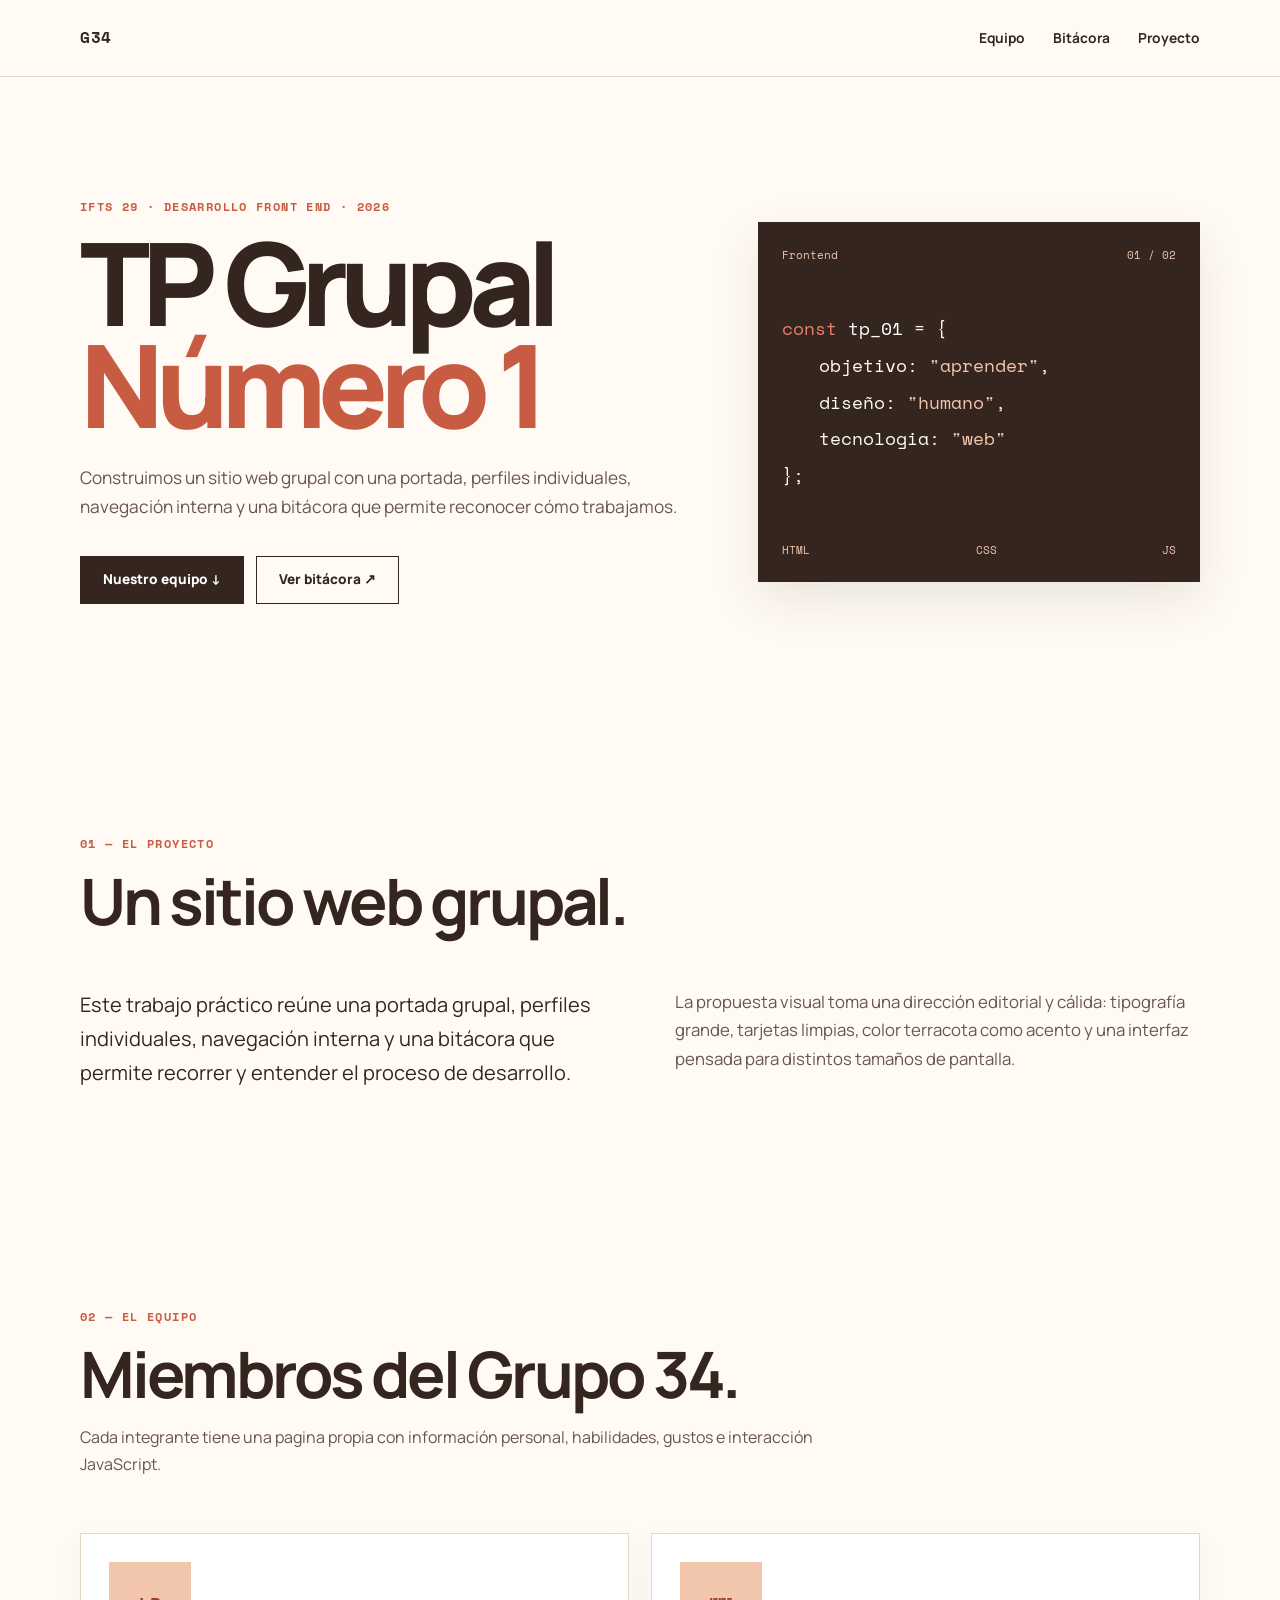
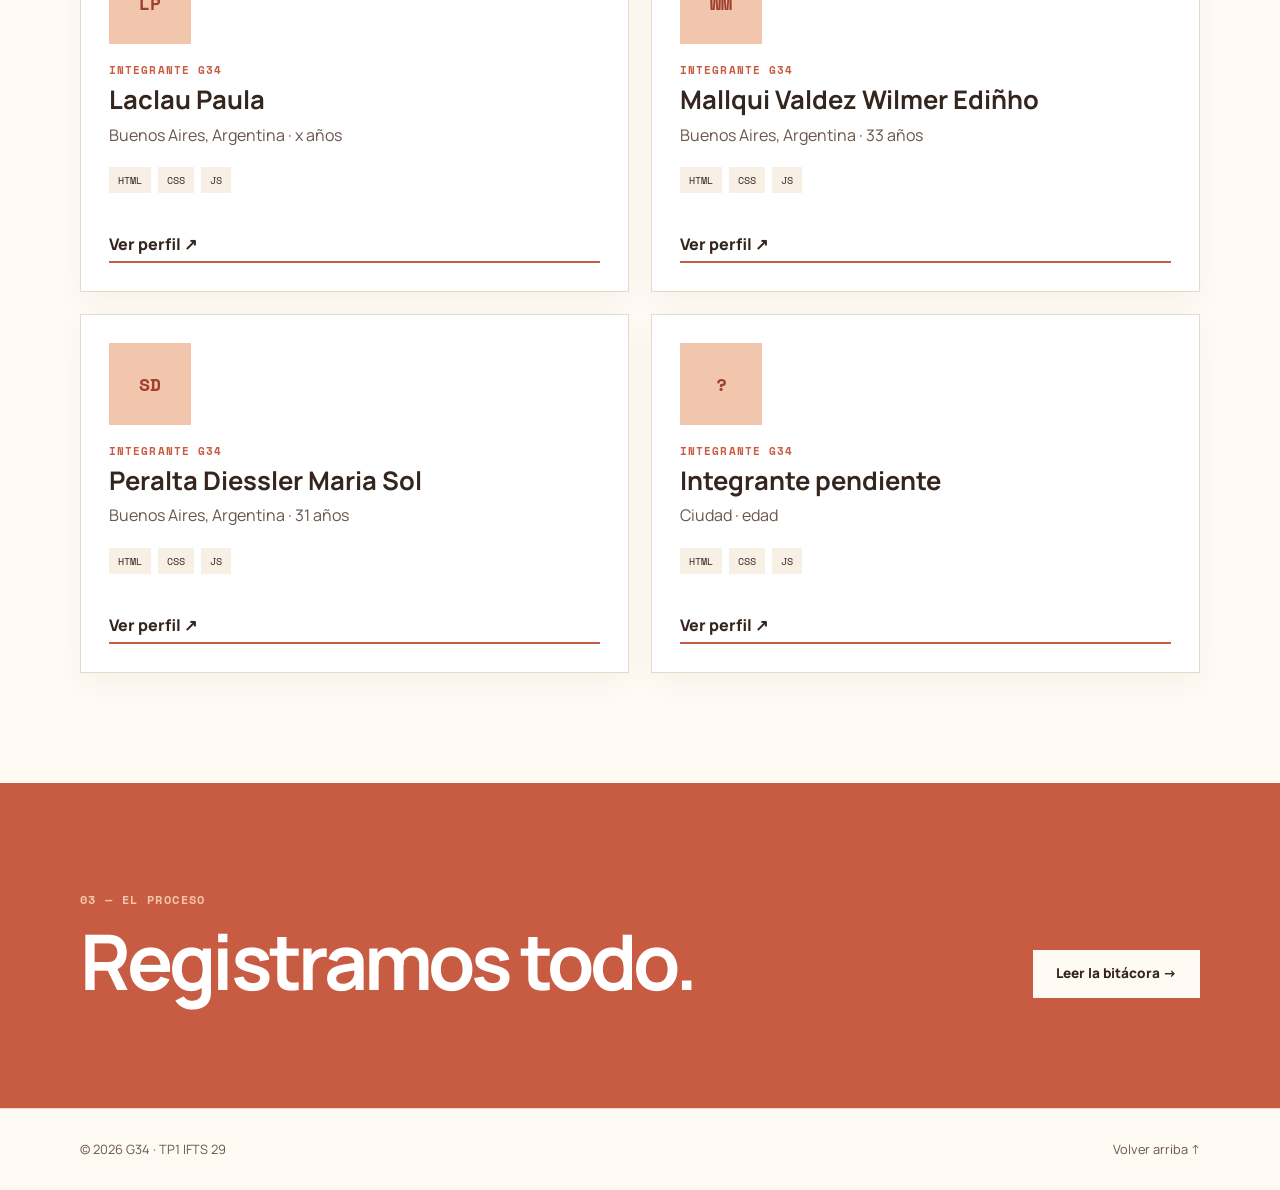
==== index.html @ 1b7941c4 "Add files via upload" ====
<!DOCTYPE html>
<html lang="es">
<head>
  <meta charset="UTF-8">
  <meta name="viewport" content="width=device-width, initial-scale=1.0">
  <meta name="description" content="Sitio web grupal para el TP1 de Desarrollo de Sistemas Web - IFTS 29.">
  <title>G34 — TP1 IFTS 29</title>
  <link rel="preconnect" href="https://fonts.googleapis.com">
  <link rel="preconnect" href="https://fonts.gstatic.com" crossorigin>
  <link href="https://fonts.googleapis.com/css2?family=Manrope:wght@400;500;600;700;800&family=Space+Mono:wght@400;700&display=swap" rel="stylesheet">
  <link rel="stylesheet" href="css/styles.css">
</head>
<body>
<header class="navbar">
  <div class="container nav-inner">
    <a class="brand" href="index.html" aria-label="NODO inicio">G34</a>
    <button class="menu-toggle" id="menuToggle" aria-label="Abrir menú" aria-expanded="false" aria-controls="navLinks">
      <span></span><span></span><span></span>
    </button>
    <nav aria-label="Navegación principal">
      <ul class="nav-links" id="navLinks">
        <li><a href="#equipo">Equipo</a></li>
        <li><a href="bitacora.html">Bitácora</a></li>
        <li><a href="#proyecto">Proyecto</a></li>
      </ul>
    </nav>
  </div>
</header>

<main>
  <section class="hero container" id="inicio">
    <div class="hero-copy reveal">
      <p class="eyebrow">IFTS 29 · DESARROLLO FRONT END · 2026</p>
      <h1>TP Grupal<br><em>Número 1</em></h1>
      <p class="hero-text">Construimos un sitio web grupal con una portada, perfiles individuales, navegación interna y una bitácora que permite reconocer cómo trabajamos.</p>
      <div class="hero-actions">
        <a class="button button-primary" href="#equipo">Nuestro equipo ↓</a>
        <a class="button button-secondary" href="bitacora.html">Ver bitácora ↗</a>
      </div>
    </div>
    <div class="hero-card reveal" aria-label="Resumen técnico del proyecto">
      <div class="card-top"><span>Frontend</span><span>01 / 02</span></div>
      <div class="code-art">
        <span class="code-muted">const</span> <span class="code-name">tp_01</span> = {<br>
        <span class="indent">objetivo: <b>"aprender"</b>,</span><br>
        <span class="indent">diseño: <b>"humano"</b>,</span><br>
        <span class="indent">tecnologia: <b>"web"</b></span><br>};
      </div>
      <div class="card-bottom"><span>HTML</span><span>CSS</span><span>JS</span></div>
    </div>
  </section>

  <section class="section container" id="proyecto">
    <div class="section-heading">
      <p class="eyebrow">01 — EL PROYECTO</p>
      <h2>Un sitio web grupal.</h2>
    </div>
    <div class="about-grid">
      <p>Este trabajo práctico reúne una portada grupal, perfiles individuales, navegación interna y una bitácora que permite recorrer y entender el proceso de desarrollo.</p>
      <p>La propuesta visual toma una dirección editorial y cálida: tipografía grande, tarjetas limpias, color terracota como acento y una interfaz pensada para distintos tamaños de pantalla.</p>
    </div>
  </section>

  <section class="section container" id="equipo">
    <div class="section-heading">
      <p class="eyebrow">02 — EL EQUIPO</p>
      <h2>Miembros del Grupo 34.</h2>
      <p>Cada integrante tiene una pagina propia con información personal, habilidades, gustos e interacción JavaScript.</p>
    </div>

    <div class="team-grid">
      <article class="person-card reveal">
        <div class="avatar-placeholder" aria-hidden="true">LP</div>
        <div>
          <p class="card-label">INTEGRANTE G34</p>
          <h3>Laclau Paula</h3>
          <p>Buenos Aires, Argentina · x años</p>
        </div>
        <div class="tags"><span>HTML</span><span>CSS</span><span>JS</span></div>
        <a class="text-link" href="perfil-paula.html">Ver perfil ↗</a>
      </article>

      <article class="person-card reveal">
        <div class="avatar-placeholder" aria-hidden="true">WM</div>
        <div>
          <p class="card-label">INTEGRANTE G34</p>
          <h3>Mallqui Valdez Wilmer Ediñho</h3>
          <p>Buenos Aires, Argentina · 33 años</p>
        </div>
        <div class="tags"><span>HTML</span><span>CSS</span><span>JS</span></div>
        <a class="text-link" href="perfil-wilmer.html">Ver perfil ↗</a>
      </article>

      <article class="person-card reveal">
        <div class="avatar-placeholder" aria-hidden="true">SD</div>
        <div>
          <p class="card-label">INTEGRANTE G34</p>
          <h3>Peralta Diessler Maria Sol</h3>
          <p>Buenos Aires, Argentina · 31 años</p>
        </div>
        <div class="tags"><span>HTML</span><span>CSS</span><span>JS</span></div>
        <a class="text-link" href="perfil-sol.html">Ver perfil ↗</a>
      </article>

        <article class="person-card reveal">
        <div class="avatar-placeholder" aria-hidden="true">?</div>
        <div>
          <p class="card-label">INTEGRANTE G34</p>
          <h3>Integrante pendiente</h3>
          <p>Ciudad · edad</p>
        </div>
        <div class="tags"><span>HTML</span><span>CSS</span><span>JS</span></div>
        <a class="text-link" href="perfil-integrante.html">Ver perfil ↗</a>
      </article>
    </div>
  </section>

  <section class="section accent-section">
    <div class="container split-cta">
      <div>
        <p class="eyebrow">03 — EL PROCESO</p>
        <h2>Registramos todo.</h2>
      </div>
      <a class="button button-light" href="bitacora.html">Leer la bitácora →</a>
    </div>
  </section>
</main>

<footer class="footer">
  <div class="container footer-inner">
    <p>© 2026 G34 · TP1 IFTS 29</p>
    <a href="index.html">Volver arriba ↑</a>
  </div>
</footer>

<script src="js/menu.js"></script>
<script src="js/portada.js"></script>
</body>
</html>
---- css/styles.css ----
:root {
  --cream: #f8f0e5;
  --cream-light: #fffaf3;
  --terracotta: #c85c42;
  --terracotta-dark: #9f402d;
  --coral: #e98268;
  --brown: #34251f;
  --brown-soft: #69564d;
  --peach: #f2c5ad;
  --white: #ffffff;
  --line: #e7d9ca;
  --font-main: "Manrope", sans-serif;
  --font-mono: "Space Mono", monospace;
  --shadow: 0 18px 45px rgba(52, 37, 31, .10);
  --radius: 18px;
}

* { box-sizing: border-box; margin: 0; padding: 0; }
html { scroll-behavior: smooth; }
body { background: var(--cream-light); color: var(--brown); font-family: var(--font-main); line-height: 1.7; }
a { color: inherit; text-decoration: none; }
button, input, textarea { font: inherit; }
button { cursor: pointer; }
.container { width: min(1120px, calc(100% - 40px)); margin-inline: auto; }

.navbar { position: sticky; top: 0; z-index: 20; background: rgba(255,250,243,.94); backdrop-filter: blur(12px); border-bottom: 1px solid var(--line); }
.nav-inner { min-height: 76px; display: flex; align-items: center; justify-content: space-between; gap: 30px; }
.brand { font-family: var(--font-mono); font-weight: 700; letter-spacing: .04em; }
.brand span { color: var(--terracotta); margin-right: 5px; }
.nav-links { list-style: none; display: flex; align-items: center; gap: 28px; }
.nav-links a { font-size: .86rem; font-weight: 700; }
.nav-links a:hover, .text-link:hover { color: var(--terracotta); }
.menu-toggle { display: none; border: 0; background: transparent; width: 42px; padding: 8px; }
.menu-toggle span { display: block; height: 2px; background: var(--brown); margin: 5px 0; }

.hero { min-height: 650px; display: grid; grid-template-columns: 1.15fr .85fr; align-items: center; gap: 80px; padding-block: 90px; }
.eyebrow { color: var(--terracotta); font: 700 .72rem/1.2 var(--font-mono); letter-spacing: .12em; margin-bottom: 18px; }
.hero h1, .profile-hero h1, .page-heading h1 { font-size: clamp(4rem, 9vw, 7.8rem); line-height: .88; letter-spacing: -.07em; font-weight: 800; }
h1 em, h2 em { color: var(--terracotta); font-style: normal; }
.hero-text { color: var(--brown-soft); max-width: 650px; font-size: 1.08rem; margin-top: 28px; }
.hero-actions { display: flex; flex-wrap: wrap; gap: 12px; margin-top: 34px; }
.button { display: inline-flex; align-items: center; justify-content: center; min-height: 48px; padding: 0 22px; border: 1px solid var(--brown); 
  font-weight: 800; font-size: .85rem; transition: .25s ease; 
}
.button-primary { background: var(--brown); color: var(--white); }
.button-primary:hover { background: var(--terracotta); border-color: var(--terracotta); transform: translateY(-2px); }
.button-secondary { background: transparent; }
.button-secondary:hover { background: var(--peach); border-color: var(--peach); }
.button-light { background: var(--cream-light); border-color: var(--cream-light); color: var(--brown); }
.text-link { display: inline-block; margin-top: 20px; font-weight: 800; border-bottom: 2px solid var(--terracotta); padding-bottom: 3px; }

.hero-card { background: var(--brown); color: var(--cream-light); min-height: 360px; padding: 24px; box-shadow: var(--shadow); 
  transform: rotate(2deg); display: flex; flex-direction: column; justify-content: space-between; 
}
.card-top, .card-bottom { display: flex; justify-content: space-between; font: .7rem var(--font-mono); color: var(--peach); }
.code-art { font: clamp(.9rem, 2vw, 1.15rem)/2 var(--font-mono); }
.code-muted { color: var(--coral); }
.code-name { color: #fff; }
.code-art b { color: var(--peach); font-weight: 400; }
.indent { padding-left: 2em; }

.section { padding-block: 110px; }
.section-heading { max-width: 760px; margin-bottom: 55px; }
.section-heading h2, .note-card h2, .contact-box h2 { font-size: clamp(2.2rem, 5vw, 4.2rem); line-height: 1; letter-spacing: -.05em; }
.section-heading > p:last-child { color: var(--brown-soft); margin-top: 18px; }
.about-grid { display: grid; grid-template-columns: 1fr 1fr; gap: 70px; font-size: 1.05rem; color: var(--brown-soft); }
.about-grid p:first-child { color: var(--brown); font-size: 1.25rem; }
.team-grid { display: grid; grid-template-columns: repeat(2, minmax(0, 1fr)); gap: 22px; }
.person-card { border: 1px solid var(--line); background: var(--white); padding: 28px; display: grid; gap: 18px; 
  box-shadow: 0 10px 30px rgba(52,37,31,.04); transition: .25s ease; 
}
.person-card:hover { transform: translateY(-5px); box-shadow: var(--shadow); }
.avatar-placeholder { width: 82px; aspect-ratio: 1; display: grid; place-items: center; background: var(--peach); 
  color: var(--terracotta-dark); font: 700 1.1rem var(--font-mono); 
}
.card-label { color: var(--terracotta); font: 700 .68rem var(--font-mono); letter-spacing: .1em; }
.person-card h3 { font-size: 1.6rem; }
.person-card p:not(.card-label) { color: var(--brown-soft); }
.tags { display: flex; flex-wrap: wrap; gap: 7px; }
.tags span { background: var(--cream); padding: 5px 9px; font: .65rem var(--font-mono); }
.accent-section { background: var(--terracotta); color: var(--white); }
.split-cta { display: flex; align-items: end; justify-content: space-between; gap: 30px; }
.accent-section .eyebrow { color: var(--peach); }
.split-cta h2 { max-width: 700px; font-size: clamp(2.4rem, 6vw, 5rem); line-height: .95; letter-spacing: -.05em; }

.profile-hero { display: grid; grid-template-columns: 1fr .65fr; gap: 100px; align-items: center; min-height: 650px; 
  padding-block: 90px;
}
.meta-row { display: flex; flex-wrap: wrap; gap: 20px; margin-top: 28px; font: .75rem var(--font-mono); color: var(--brown-soft); }
.profile-visual { display: flex; justify-content: center; }
.portrait-placeholder { width: min(100%, 380px); aspect-ratio: 4 / 5; display: grid; place-items: center; background: var(--peach);
  color: var(--terracotta-dark); font: 700 1.3rem var(--font-mono); box-shadow: var(--shadow); transform: rotate(2deg); 
}
.skills-list { border-top: 1px solid var(--line); }
.skill-row { display: grid; grid-template-columns: 45px 220px 1fr 50px; gap: 18px; align-items: center; min-height: 78px; 
  border-bottom: 1px solid var(--line); font-size: .9rem; }
.skill-row > span { color: var(--terracotta); font: .7rem var(--font-mono); 
}
.skill-row b { font: .7rem var(--font-mono); text-align: right; }
.meter { height: 7px; background: var(--cream); overflow: hidden; }
.meter i { display: block; height: 100%; width: 0; background: var(--terracotta); transition: width 1.1s cubic-bezier(.2,.7,.2,1); }

.tabs { display: flex; gap: 8px; border-bottom: 1px solid var(--line); margin-bottom: 30px; }
.tab { border: 0; background: transparent; padding: 12px 15px; color: var(--brown-soft); font-weight: 800; 
  border-bottom: 2px solid transparent; }
.tab.active { color: var(--terracotta); border-bottom-color: var(--terracotta); }
.tab-panel[hidden] { display: none; }
.interest-grid { display: grid; grid-template-columns: repeat(3, 1fr); gap: 18px; }
.interest-grid article { min-height: 220px; padding: 25px; background: var(--cream); }
.interest-grid article span { color: var(--terracotta); font: .7rem var(--font-mono); }
.interest-grid h3 { margin-top: 50px; font-size: 1.35rem; }
.interest-grid p { color: var(--brown-soft); margin-top: 8px; font-size: .9rem; }
.note-card { background: var(--cream); padding: clamp(28px, 6vw, 70px); }
.note-card > p:last-child { color: var(--brown-soft); max-width: 720px; margin-top: 22px; }
.contact-box { display: grid; grid-template-columns: .8fr 1.2fr; gap: 80px; }
.contact-form { display: grid; gap: 9px; }
.contact-form label { font: 700 .72rem var(--font-mono); margin-top: 5px; }
.contact-form input, .contact-form textarea { border: 1px solid var(--line); background: var(--white); padding: 13px 15px; 
  color: var(--brown); outline: none; 
}
.contact-form input:focus, .contact-form textarea:focus { border-color: var(--terracotta); box-shadow: 0 0 0 3px rgba(200,92,66,.12); }
.form-message { color: var(--terracotta-dark); font-size: .85rem; }

.page-heading { padding-block: 100px 70px; }
.page-heading > p:last-child { max-width: 620px; color: var(--brown-soft); margin-top: 28px; font-size: 1.1rem; }
.timeline { border-top: 1px solid var(--line); }
.timeline-item { display: grid; grid-template-columns: 90px 1fr; gap: 35px; padding: 55px 0; border-bottom: 1px solid var(--line); }
.timeline-number { color: var(--terracotta); font: 700 .85rem var(--font-mono); }
.timeline-item h2 { font-size: clamp(1.8rem, 4vw, 3rem); line-height: 1; }
.timeline-item div > p:last-child { max-width: 760px; color: var(--brown-soft); margin-top: 15px; }

.footer { border-top: 1px solid var(--line); padding: 30px 0; }
.footer-inner { display: flex; justify-content: space-between; gap: 20px; color: var(--brown-soft); font-size: .8rem; }
.footer a:hover { color: var(--terracotta); }

.reveal { opacity: 0; transform: translateY(20px); transition: opacity .65s ease, transform .65s ease; transition-delay: var(--delay, 0ms); }
.reveal.visible { opacity: 1; transform: translateY(0); }

@media (max-width: 1200px) {
  .hero { gap: 55px; }
}

@media (max-width: 900px) {
  .menu-toggle { display: block; }
  .nav-links { display: none; position: absolute; left: 20px; right: 20px; top: 76px; padding: 20px; background: var(--cream-light); 
    border: 1px solid var(--line); box-shadow: var(--shadow); flex-direction: column; align-items: flex-start; 
  }
  .nav-links.open { display: flex; }
  .hero, .profile-hero, .contact-box { grid-template-columns: 1fr; }
  .hero { padding-block: 70px; }
  .hero-card { max-width: 620px; width: 100%; }
  .about-grid { grid-template-columns: 1fr; gap: 25px; }
  .team-grid { grid-template-columns: 1fr; }
  .split-cta { align-items: flex-start; flex-direction: column; }
  .profile-hero { gap: 50px; }
  .profile-visual { justify-content: flex-start; }
  .interest-grid { grid-template-columns: repeat(2, 1fr); }
}

@media (max-width: 400px) {
  .container { width: min(100% - 24px, 1120px); }
  .hero h1, .profile-hero h1, .page-heading h1 { font-size: clamp(3.4rem, 18vw, 5rem); }
  .hero-actions .button { width: 100%; }
  .hero-card { padding: 18px; min-height: 300px; }
  .skill-row { grid-template-columns: 30px 1fr 45px; gap: 10px; }
  .skill-row .meter { grid-column: 2 / -1; grid-row: 2; }
  .interest-grid { grid-template-columns: 1fr; }
  .timeline-item { grid-template-columns: 45px 1fr; gap: 12px; }
  .footer-inner { flex-direction: column; }
}

@media (prefers-reduced-motion: reduce) {
  html { scroll-behavior: auto; }
  *, *::before, *::after { animation-duration: .01ms !important; animation-iteration-count: 1 !important; transition-duration: .01ms !important; }
}
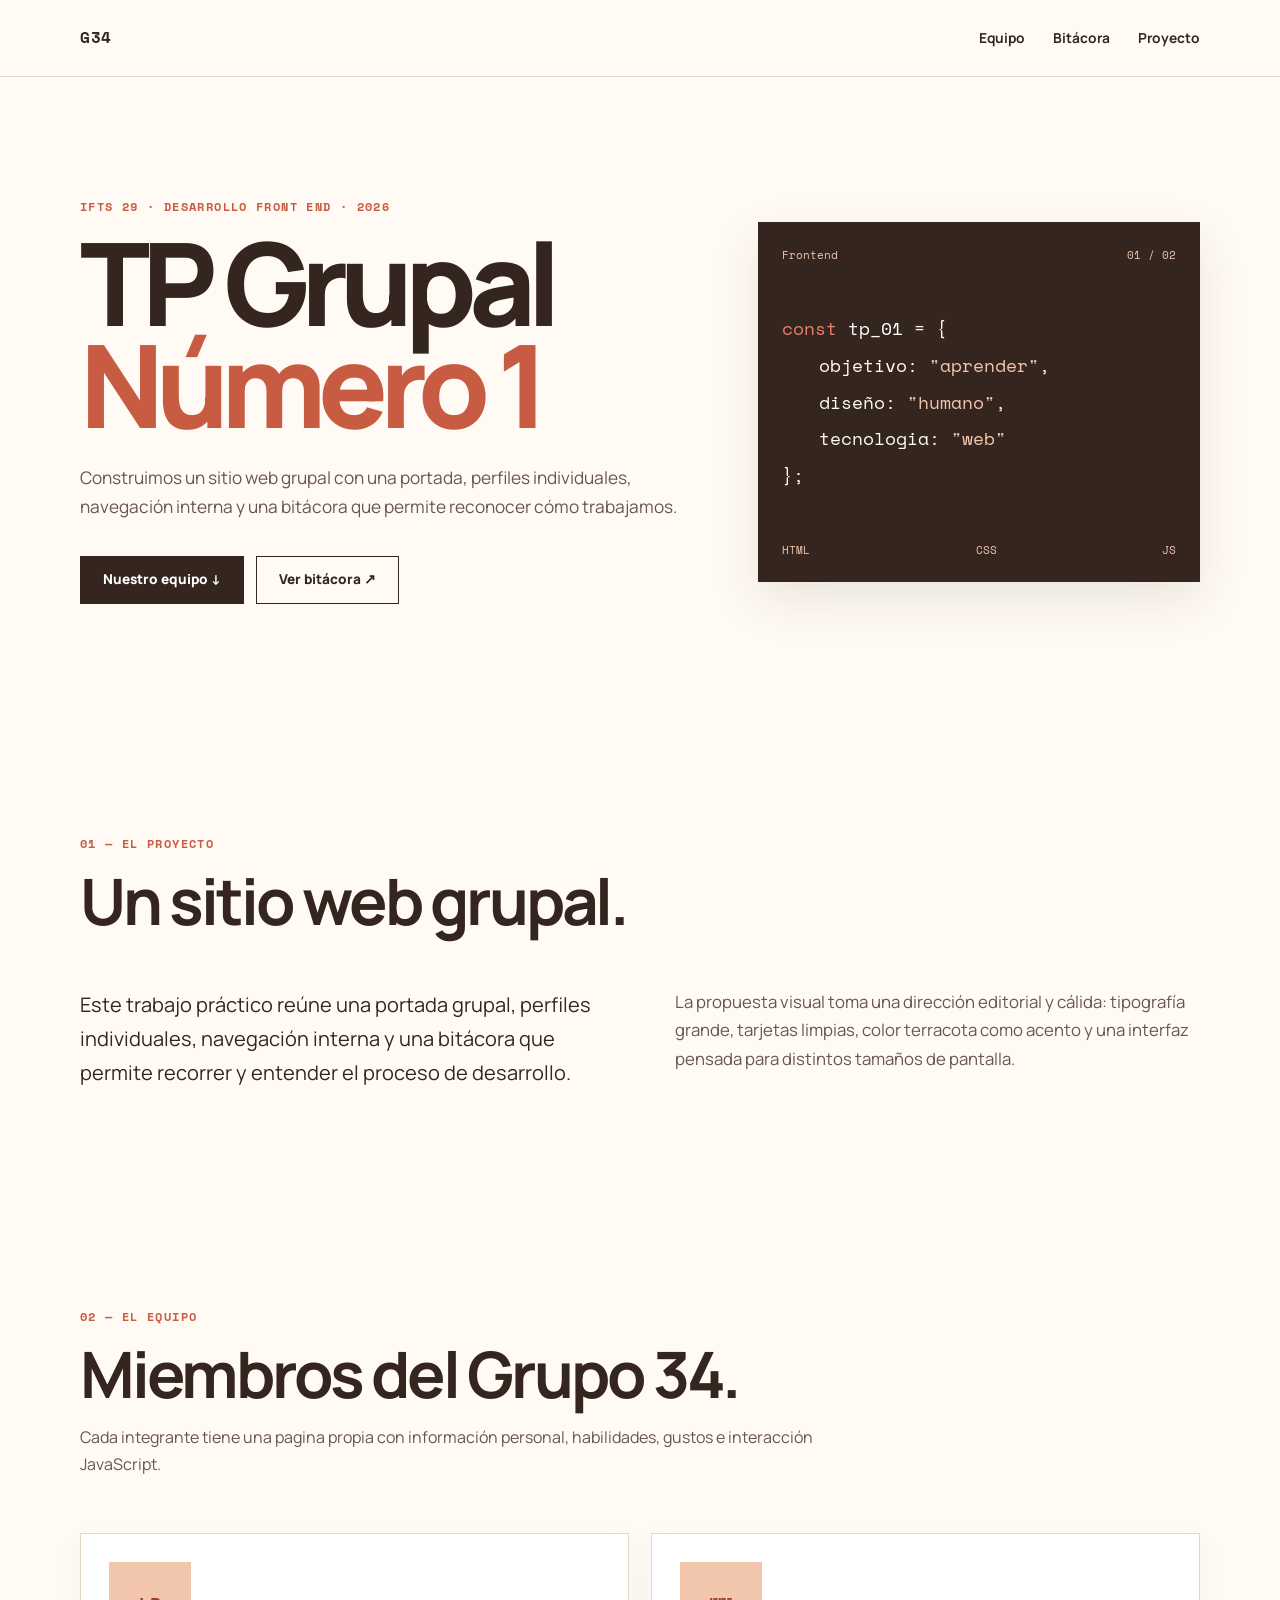
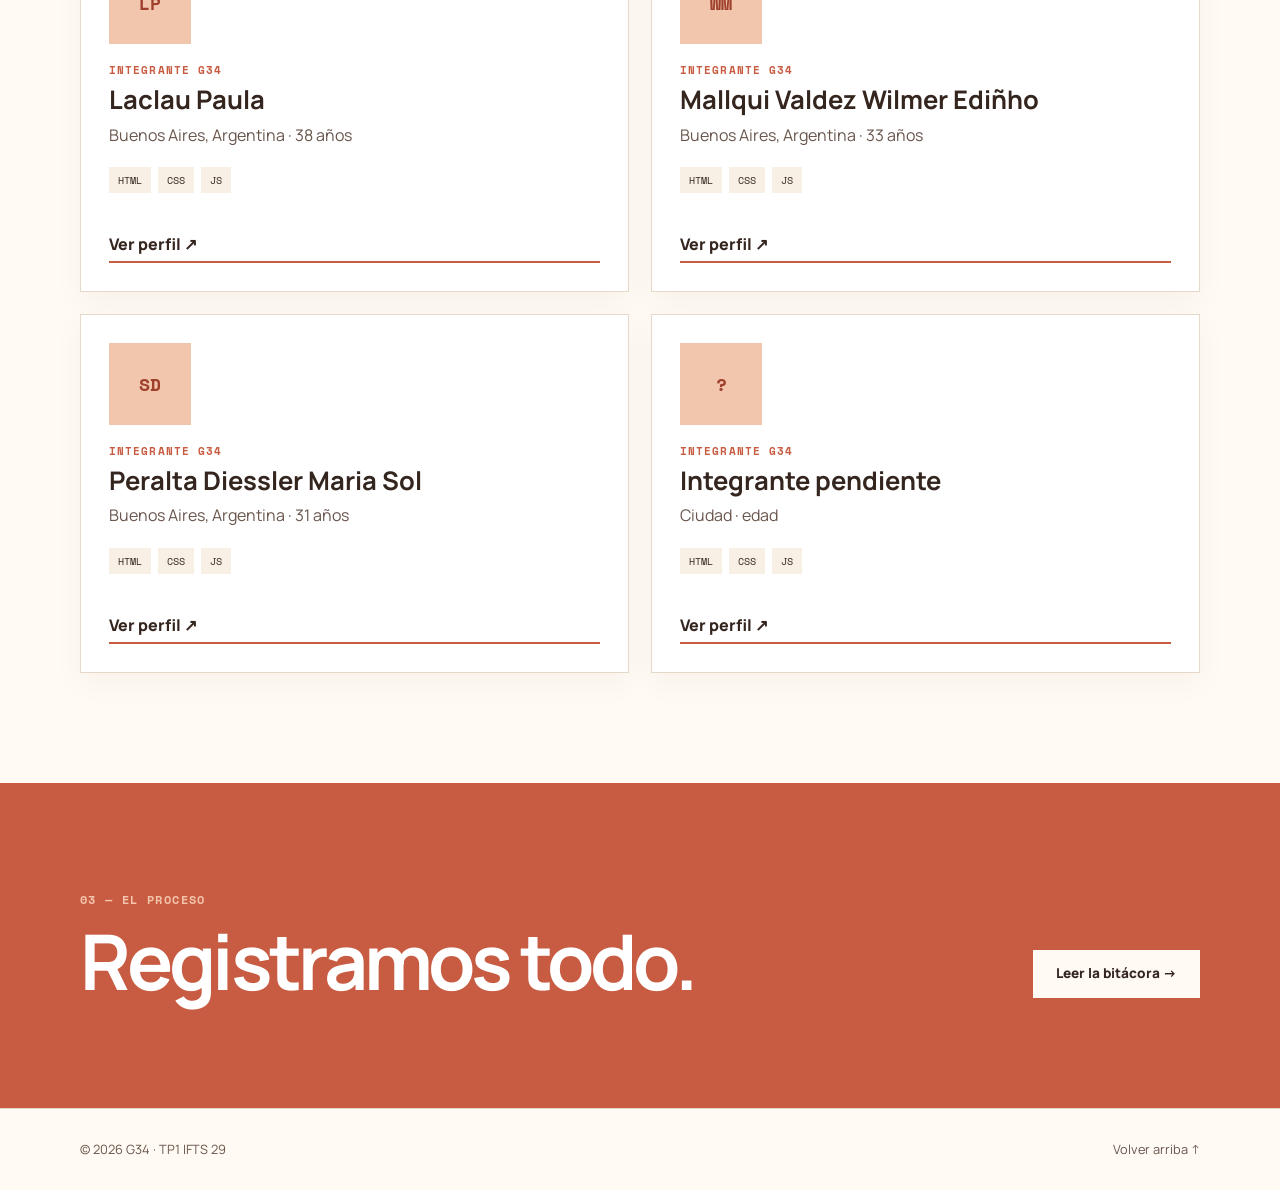
==== commit 8e4dcd67: "fixed age in homepage" ====
--- a/index.html
+++ b/index.html
@@ -74,7 +74,7 @@
         <div>
           <p class="card-label">INTEGRANTE G34</p>
           <h3>Laclau Paula</h3>
-          <p>Buenos Aires, Argentina · x años</p>
+          <p>Buenos Aires, Argentina · 38 años</p>
         </div>
         <div class="tags"><span>HTML</span><span>CSS</span><span>JS</span></div>
         <a class="text-link" href="perfil-paula.html">Ver perfil ↗</a>
--- a/css/styles.css
+++ b/css/styles.css
@@ -91,6 +91,10 @@
 .portrait-placeholder { width: min(100%, 380px); aspect-ratio: 4 / 5; display: grid; place-items: center; background: var(--peach);
   color: var(--terracotta-dark); font: 700 1.3rem var(--font-mono); box-shadow: var(--shadow); transform: rotate(2deg); 
 }
+.portrait-img { width: min(100%, 380px); aspect-ratio: 4 / 5; object-fit: cover; display: block; box-shadow: var(--shadow); 
+  transform: rotate(2deg);
+}
+
 .skills-list { border-top: 1px solid var(--line); }
 .skill-row { display: grid; grid-template-columns: 45px 220px 1fr 50px; gap: 18px; align-items: center; min-height: 78px; 
   border-bottom: 1px solid var(--line); font-size: .9rem; }
@@ -173,3 +177,96 @@
   html { scroll-behavior: auto; }
   *, *::before, *::after { animation-duration: .01ms !important; animation-iteration-count: 1 !important; transition-duration: .01ms !important; }
 }
+
+
+/* Match cultural */
+.match-box {
+  display: grid;
+  grid-template-columns: 1fr .9fr;
+  align-items: center;
+  gap: 50px;
+  padding: 55px;
+  background: var(--cream);
+  border: 1px solid var(--line);
+}
+
+.match-box h2 {
+  font-size: clamp(2.2rem, 5vw, 4rem);
+  line-height: 1;
+  letter-spacing: -.05em;
+}
+
+.match-box > div:first-child > p:last-child {
+  max-width: 600px;
+  margin-top: 16px;
+  color: var(--brown-soft);
+}
+
+.match-action {
+  display: grid;
+  gap: 20px;
+}
+
+.match-action .button {
+  width: fit-content;
+}
+
+.match-result {
+  min-height: 105px;
+  display: grid;
+  align-content: center;
+  gap: 3px;
+  padding: 18px 20px;
+  border-left: 3px solid var(--terracotta);
+  background: var(--cream-light);
+  opacity: 0;
+  transform: translateY(8px);
+  transition:
+    opacity .3s ease,
+    transform .3s ease;
+}
+
+.match-result--visible {
+  opacity: 1;
+  transform: translateY(0);
+}
+
+.match-label {
+  color: var(--terracotta);
+  font: 700 .68rem var(--font-mono);
+  letter-spacing: .12em;
+}
+
+.match-result strong {
+  font-size: 1.25rem;
+  line-height: 1.2;
+}
+
+.match-result > span:last-child {
+  color: var(--brown-soft);
+  font-size: .85rem;
+}
+
+.match-action .button:focus-visible,
+.tab:focus-visible {
+  outline: 3px solid var(--coral);
+  outline-offset: 4px;
+}
+
+@media (max-width: 900px) {
+  .match-box {
+    grid-template-columns: 1fr;
+    gap: 30px;
+    padding: 40px;
+  }
+}
+
+@media (max-width: 400px) {
+  .match-box {
+    padding: 28px 22px;
+  }
+
+  .match-action .button {
+    width: 100%;
+  }
+}
